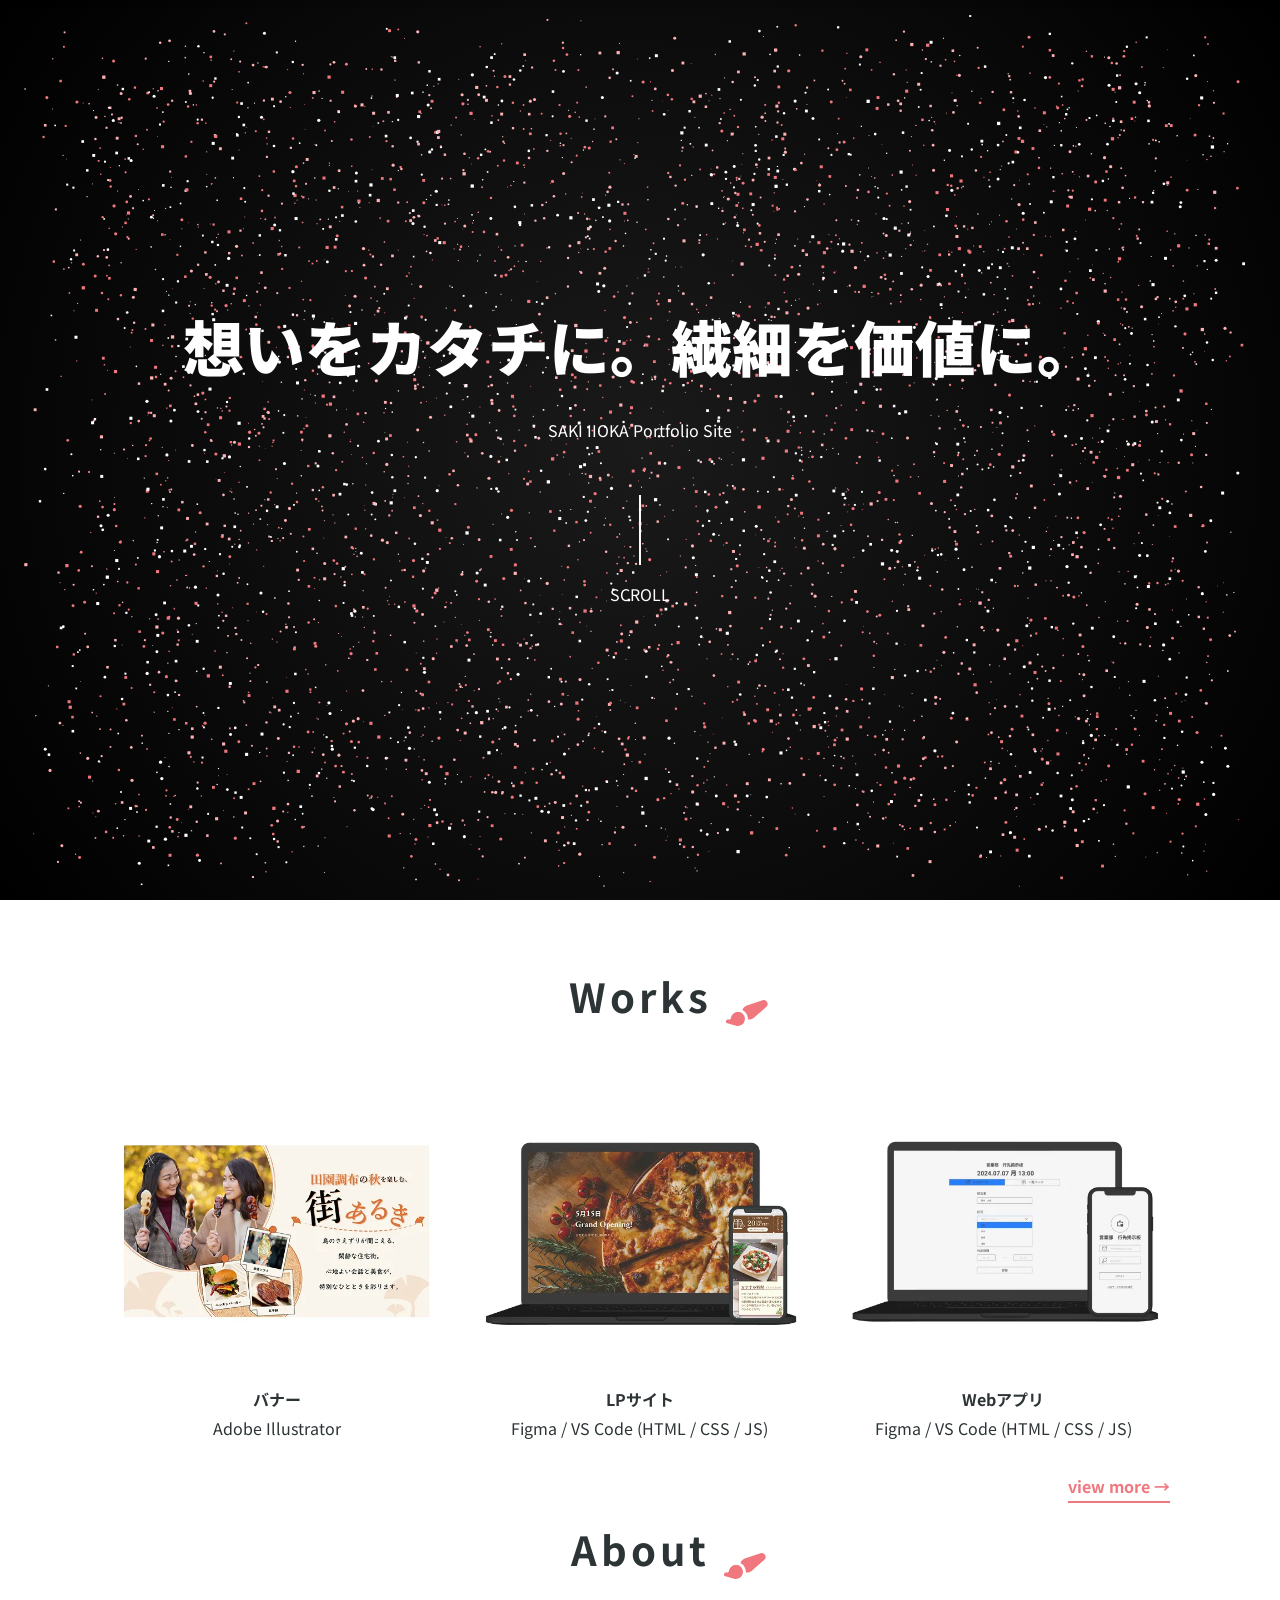
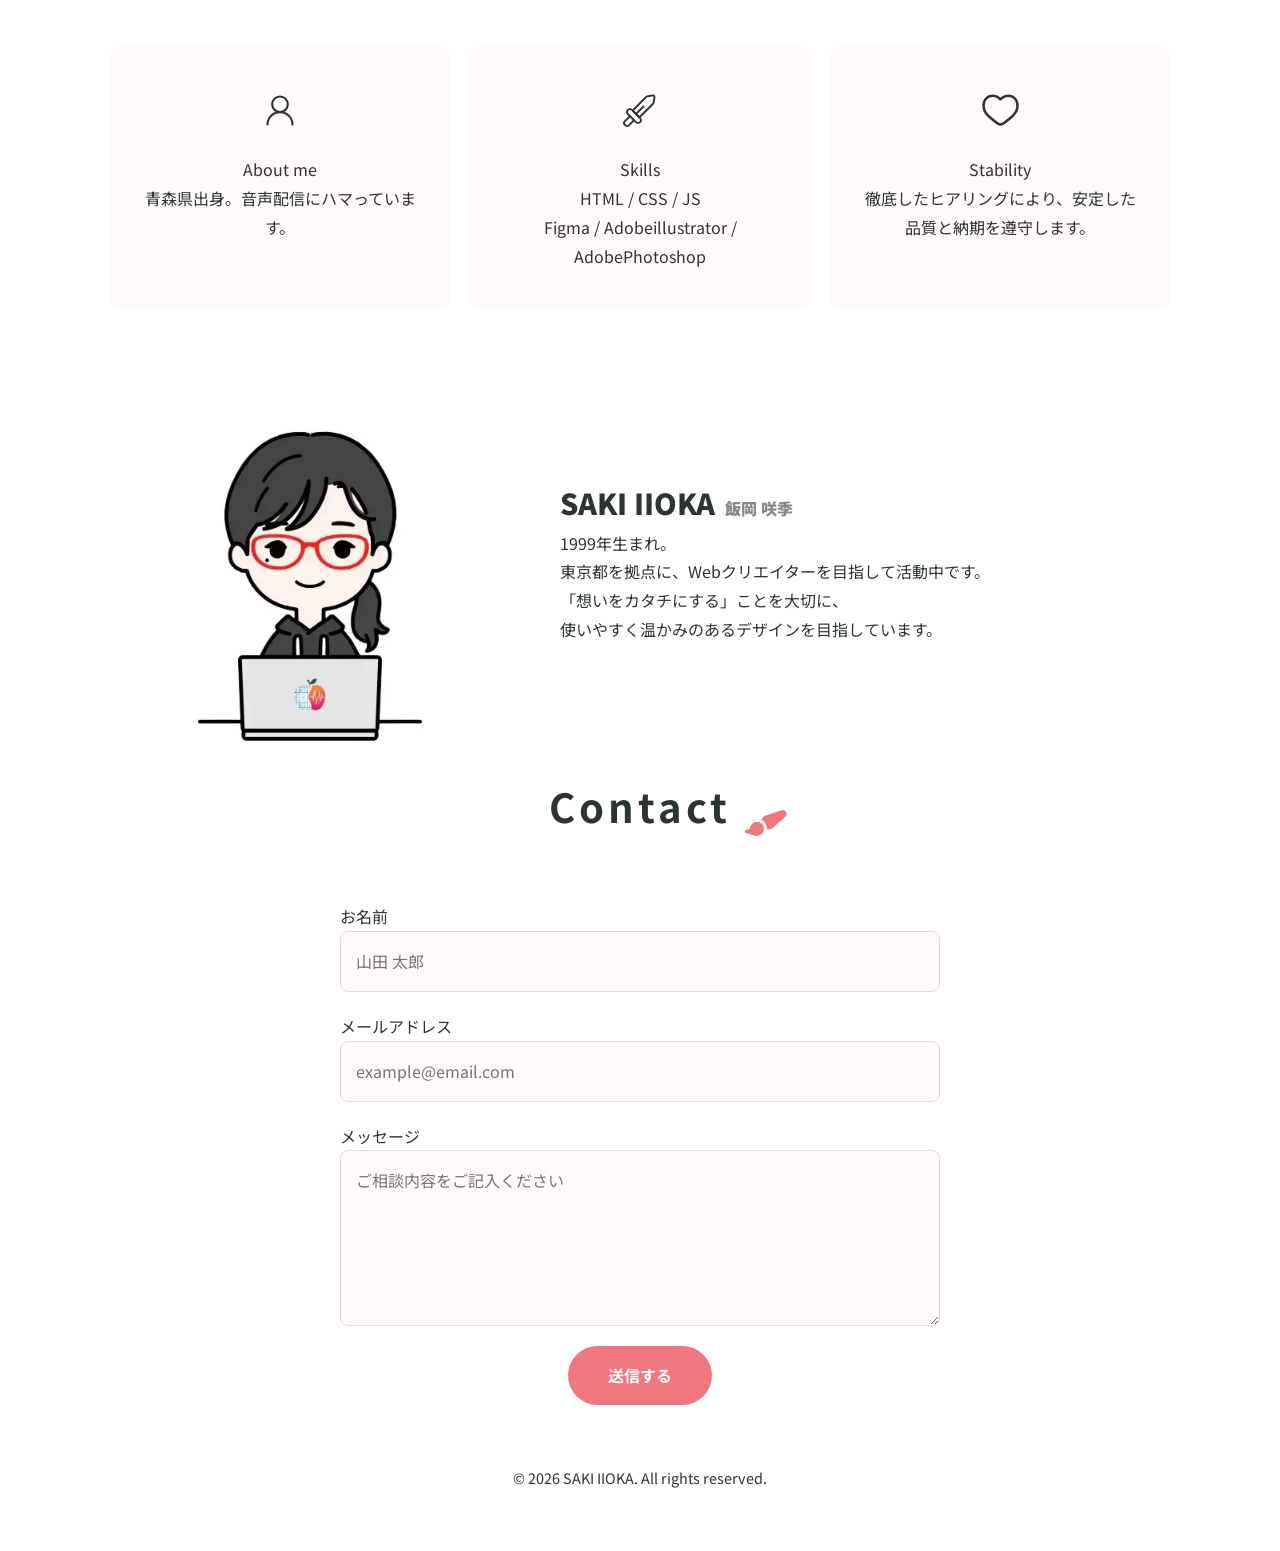
==== index.html @ 0aff5e0a "Add files via upload" ====
<!DOCTYPE html>
<html lang="ja">

<head prefix="og: https://ogp.me/ns#">
    <meta charset="UTF-8">
    <meta name="viewport" content="width=device-width, initial-scale=1.0">
    <meta name="description" content="SAKIIIOKAのポートフォリオです。これまでに制作してきた実績を掲載しています。">
    
    <!-- ogp -->
    <meta property="og:url" content="https://dummy.co.jp">
    <meta property="og:type" content="website">
    <meta property="og:title" content="SAKI IIOKA Portfolio Site">
    <meta property="og:description" content="SAKIIIOKAのポートフォリオです。これまでに制作してきた実績を掲載しています。">
    <meta property="og:site_name" content="SAKI IIOKA Portfolio">
    <meta property="og:image" content="assets/images/MainVisual2.webp">    

    <!-- favicon apple-touch-icon -->
    <link rel="shortcut icon" href="assets/images/logo-min.ico">
    <link rel="apple-touch-icon" sizes="180x180" href="assets/images/logo-min.webp">
    <link rel="icon" type="image/webp" href="https://dummy.co.jp/assets/images/logo-min.webp">
        
    <title>SAKI IIOKA Portfolio</title>

    <!-- web font -->
    <link rel="preconnect" href="https://fonts.googleapis.com">
    <link rel="preconnect" href="https://fonts.gstatic.com" crossorigin>
    <link href="https://fonts.googleapis.com/css2?family=Noto+Sans+JP:wght@100..900&family=Noto+Sans:ital,wght@0,100..900;1,100..900&family=Noto+Serif:ital,wght@0,100..900;1,100..900&display=swap" rel="stylesheet">

    <!-- css -->
    <link rel="stylesheet" href="assets/css/destyle.min.css">
    <link rel="stylesheet" href="assets/css/style.css">
</head>
<body>

    <header class="main-header" id="mainHeader">
        <div class="header-inner">
            <div class="logo"><a href="index.html"><img src="assets/images/logo.webp" alt="ロゴ">SAKI IIOKA</a></div>
            <nav class="desktop-nav">
                <a href="index.html#home">Home</a>
                <a href="index.html#works">Works</a>
                <a href="index.html#about">About</a>
                <a href="index.html#contact">Contact</a>
            </nav>
            <button class="menu-trigger" id="menuTrigger" aria-label="メニューを開く">
                <span></span><span></span><span></span>
            </button>
        </div>
    </header>

    <nav class="mobile-menu" id="mobileMenu">
        <div class="mobile-menu-links">
            <a href="index.html#home" class="menu-item">Home</a>
            <a href="index.html#works" class="menu-item">Works</a>
            <a href="index.html#about" class="menu-item">About</a>
            <a href="index.html#contact" class="menu-item">Contact</a>
        </div>
    </nav>
    <div class="menu-overlay" id="menuOverlay"></div>

    <main>
        <section id="home" class="hero">
            <div class="hero-text">
                <h1>想いをカタチに。繊細を価値に。</h1>
                <p>SAKI IIOKA Portfolio Site</p>
                
                <div class="scroll-wrapper">
                    <div class="scroll-line-box">
                        <div class="scroll-line"></div>
                    </div>
                    <p class="scroll-label">SCROLL</p>
                </div>
            </div>
            <canvas id="appleCanvas"></canvas>
        </section>

        <section id="works" class="works container">
            <div class="title-wrapper">
                <h3 class="section-title">Works</h3>
            </div>
            <div class="works-grid">
                <a href="work-detail-1.html" class="work-item">
                    <img src="assets/images/banner.webp" alt="制作実績1">
                    <h4>バナー</h4>
                    <p>Adobe Illustrator</p>
                </a>
                <a href="work-detail-4.html" class="work-item">
                    <img src="assets/images/restaurant.webp" alt="制作実績4">
                    <h4>LPサイト</h4>
                    <p>Figma / VS Code (HTML / CSS / JS)</p>
                </a>
                <a href="work-detail-5.html" class="work-item">
                    <img src="assets/images/Compass.webp" alt="制作実績5">
                    <h4>Webアプリ</h4>
                    <p>Figma / VS Code (HTML / CSS / JS)</p>
                </a>
            </div>
            <div class="view-more-container">
                <a href="works.html" class="view-more">view more →</a>
            </div>
        </section>

        <section id="about" class="about container">
            <div class="title-wrapper">
                <h3 class="section-title">About</h3>
            </div>
            <div class="about-cards">
                <div class="card">
                    <img src="assets/images/people.svg" alt="" class="card-icon">
                    <h4>About me</h4>
                    <p>青森県出身。音声配信にハマっています。</p>
                </div>
                <div class="card">
                    <img src="assets/images/skills.svg" alt="" class="card-icon">
                    <h4>Skills</h4>
                    <p>HTML / CSS / JS <br>Figma / Adobeillustrator / AdobePhotoshop</p>
                </div>
                <div class="card">
                    <img src="assets/images/heart.svg" alt="" class="card-icon">
                    <h4>Stability</h4>
                    <p>徹底したヒアリングにより、安定した品質と納期を遵守します。</p>
                </div>
            </div>

            <div class="profile-flex">
                <div class="profile-image">
                    <img src="assets/images/profile-image.webp" alt="SAKI IIOKA">
                </div>
                <div class="profile-text">
                    <h3 class="profile-name">
                        SAKI IIOKA<span class="profile-name-ja">飯岡 咲季</span>
                    </h3>
                    <p class="profile-description">
                        1999年生まれ。<br>東京都を拠点に、Webクリエイターを目指して活動中です。<br>
                        「想いをカタチにする」ことを大切に、<br>使いやすく温かみのあるデザインを目指しています。
                    </p>
                </div>
            </div>
        </section>

        <section id="contact" class="contact container">
            <div class="title-wrapper">
                <h3 class="section-title">Contact</h3>
            </div>
            <form class="contact-form">
                <label for="name">お名前</label>
                <input type="text" id="name" placeholder="山田 太郎">
                <label for="email">メールアドレス</label>
                <input type="email" id="email" placeholder="example@email.com">
                <label for="message">メッセージ</label>
                <textarea id="message" rows="5" placeholder="ご相談内容をご記入ください"></textarea>
                <button type="submit">送信する</button>
            </form>
        </section>
    </main>

    <footer class="footer">
        <p>&copy; 2026 SAKI IIOKA. All rights reserved.</p>
    </footer>

    <button id="backToTop" class="back-to-top" aria-label="ページ上部へ戻る">
        <img src="assets/images/totop.webp" alt="Topへ戻る">
    </button>

    <script src="assets/js/script.js"></script>
</body>
</html>
---- assets/css/destyle.min.css ----
/*! destyle.css v4.0.0 | MIT License | https://github.com/nicolas-cusan/destyle.min.css */
*,::before,::after{box-sizing:border-box;border-style:solid;border-width:0}html{line-height:1.15;-webkit-text-size-adjust:100%;-webkit-tap-highlight-color:transparent}body{margin:0}main{display:block}p,table,blockquote,address,pre,iframe,form,figure,dl{margin:0}h1,h2,h3,h4,h5,h6{font-size:inherit;font-weight:inherit;margin:0}ul,ol{margin:0;padding:0;list-style:none}dt{font-weight:700}dd{margin-left:0}hr{box-sizing:content-box;height:0;overflow:visible;border-top-width:1px;margin:0;clear:both;color:inherit}pre{font-family:monospace,monospace;font-size:inherit}address{font-style:inherit}a{background-color:transparent;text-decoration:none;color:inherit}abbr[title]{text-decoration:underline dotted}b,strong{font-weight:bolder}code,kbd,samp{font-family:monospace,monospace;font-size:inherit}small{font-size:80%}sub,sup{font-size:75%;line-height:0;position:relative;vertical-align:baseline}sub{bottom:-.25em}sup{top:-.5em}svg,img,embed,object,iframe{vertical-align:bottom}button,input,optgroup,select,textarea{-webkit-appearance:none;appearance:none;vertical-align:middle;color:inherit;font:inherit;background:transparent;padding:0;margin:0;border-radius:0;text-align:inherit;text-transform:inherit}button,[type="button"],[type="reset"],[type="submit"]{cursor:pointer}button:disabled,[type="button"]:disabled,[type="reset"]:disabled,[type="submit"]:disabled{cursor:default}:-moz-focusring{outline:auto}select:disabled{opacity:inherit}option{padding:0}fieldset{margin:0;padding:0;min-width:0}legend{padding:0}progress{vertical-align:baseline}textarea{overflow:auto}[type="number"]::-webkit-inner-spin-button,[type="number"]::-webkit-outer-spin-button{height:auto}[type="search"]{outline-offset:-2px}[type="search"]::-webkit-search-decoration{-webkit-appearance:none}::-webkit-file-upload-button{-webkit-appearance:button;font:inherit}[type="number"]{-moz-appearance:textfield}label[for]{cursor:pointer}details{display:block}summary{display:list-item}[contenteditable]:focus{outline:auto}table{border-color:inherit;border-collapse:collapse}caption{text-align:left}td,th{vertical-align:top;padding:0}th{text-align:left;font-weight:700}
---- assets/css/style.css ----
/* --- 変数設定 --- */
:root {
    --color-primary: #F0777E;
    --color-dark: #2D3436;
    --color-white: #FFFFFF;
    --color-bg-light: #FFF9F9;
}

/* --- 全般設定 --- */
body {
    font-family: "Noto Sans JP", sans-serif;
    color: var(--color-dark);
    background-color: var(--color-white);
    line-height: 1.8;
    margin: 0;
}

.container { 
    max-width: 1100px; 
    margin: 0 auto; 
    padding: 0 20px; 
}

/* --- 見出しスタイル (絵筆アイコン付き) --- */
.title-wrapper {
    text-align: center; 
    width: 100%;
    margin-bottom: 50px;
}

.section-title {
    position: relative;
    display: inline-block; 
    font-size: clamp(1.8rem, 5vw, 2.5rem);
    font-weight: bold;
    letter-spacing: 0.1em;
    padding: 10px; 
    margin: 0;
}

.section-title::before {
    content: "";
    position: absolute;
    right: -45px;         
    bottom: 10px;          
    width: 40px;          
    height: 40px;         
    background-image: url('../images/fa7-solid_paintbrush.svg'); /* パスに注意 */
    background-repeat: no-repeat;
    background-size: contain;
    transform: rotate(15deg); 
    z-index: 1;
}

/* --- ヘッダー --- */
.main-header {
    position: fixed; 
    top: 0; 
    width: 100%; 
    height: 70px;
    background: rgba(255, 255, 255, 0.95);
    display: flex; 
    align-items: center; 
    z-index: 2000;
    box-shadow: 0 2px 10px rgba(0,0,0,0.05);
    transform: translateY(-100%); 
    transition: transform 0.4s ease-in-out;
}

.main-header.is-visible { 
    transform: translateY(0); 
}

.header-inner { 
    width: 100%; 
    max-width: 1200px; 
    margin: 0 auto; 
    padding: 0 20px; 
    display: flex; 
    justify-content: space-between; 
    align-items: center; 
}

.logo { font-weight: 900; font-size: 1.5rem; }
.logo img {width: 50px; height: 50px;}
.desktop-nav a { text-decoration: none; color: var(--color-dark); margin-left: 25px; font-weight: 500; transition: color 0.3s; }
.desktop-nav a:hover { color: var(--color-primary); }

/* --- ハンバーガーメニュー --- */
.menu-trigger { display: none; width: 30px; height: 24px; position: relative; background: none; border: none; cursor: pointer; z-index: 2100; }
.menu-trigger span { display: block; width: 100%; height: 2px; background: var(--color-dark); position: absolute; left: 0; transition: 0.3s; }
.menu-trigger span:nth-child(1) { top: 0; }
.menu-trigger span:nth-child(2) { top: 11px; }
.menu-trigger span:nth-child(3) { bottom: 0; }
.menu-trigger.is-active span:nth-child(1) { transform: translateY(11px) rotate(45deg); }
.menu-trigger.is-active span:nth-child(2) { opacity: 0; }
.menu-trigger.is-active span:nth-child(3) { transform: translateY(-11px) rotate(-45deg); }

.mobile-menu { position: fixed; top: 0; right: -70%; width: 70%; height: 100vh; background: var(--color-white); z-index: 2050; transition: 0.4s; padding: 100px 40px; }
.mobile-menu.is-open { right: 0; }
.menu-overlay { position: fixed; inset: 0; background: rgba(0,0,0,0.5); opacity: 0; visibility: hidden; z-index: 2040; transition: 0.3s; }
.menu-overlay.is-visible { opacity: 1; visibility: visible; }
.mobile-menu-links a { display: block; text-decoration: none; color: var(--color-dark); font-size: 1.5rem; margin-bottom: 30px; font-weight: bold; }

/* --- Hero Section (アニメーション用) --- */
.hero { 
    position: relative;
    height: 100vh; 
    background-color: #000; 
    display: flex; 
    align-items: center; 
    justify-content: center; 
    overflow: hidden;
}

.hero-text {
    position: relative;
    z-index: 10; /* アニメーションより手前に */
    color: #FFFFFF;
    text-align: center;
    pointer-events: none; /* 下のCanvasにマウスイベントを流す */
}

.hero h1 { 
    font-size: clamp(2.2rem, 7vw, 3.8rem); 
    font-weight: 900; 
    margin-bottom: 15px;
}

#appleCanvas {
    position: absolute;
    top: 0;
    left: 0;
    width: 100%;
    height: 100%;
    z-index: 1;
    background: radial-gradient(circle at center, #1a1a1a 0%, #000 100%);
}

/* --- セクション共通 --- */
section { padding: 100px 0; }

.works {padding-top: 50px;}


/* --- Works 一覧 --- */
.works-grid { 
    display: grid; 
    grid-template-columns: repeat(3, 1fr); 
    gap: 30px; 
}

.work-item { 
    text-align: center; 
    text-decoration: none; 
    color: inherit; 
    display: block; 
    transition: 0.4s; 
}

.work-item img { width: 100%; border-radius: 8px; margin-bottom: 15px; transition: 0.3s; }
.work-item:hover img { transform: scale(1.03); box-shadow: 0 10px 20px rgba(0,0,0,0.1); }
.work-item h4 { font-weight: bold; }

.view-more-container { display: flex; justify-content: flex-end; margin-top: 30px; }
.view-more { font-weight: bold; color: var(--color-primary); text-decoration: none; border-bottom: 2px solid var(--color-primary); }

/* --- About & Cards --- */
.about-cards { display: flex; gap: 20px; flex-wrap: wrap; margin-top: 40px; }
.card { 
    flex: 1; 
    min-width: 250px; 
    background: var(--color-bg-light); 
    padding: 40px 30px; 
    border-radius: 12px; 
    text-align: center; 
}

.card-icon { width: 50px; height: 50px; margin-bottom: 20px; }

/* --- Profile --- */
.profile-flex {
    display: flex;
    align-items: center;
    gap: 50px;
    margin-top: 50px;
}

.profile-image img {
    width: 100%;
    max-width: 400px;
    border-radius: 15px;
}

.profile-name { font-size: 1.8rem; font-weight: 900; }
.profile-name-ja { font-size: 1rem; color: #888; margin-left: 10px; }

/* --- Contact --- */
.contact-form { display: flex; flex-direction: column; max-width: 600px; margin: 0 auto; }
.contact-form input, .contact-form textarea { margin-bottom: 20px; padding: 15px; border: 1px solid #ddd; border-radius: 8px; background: var(--color-bg-light); }
.contact-form button { 
    background: var(--color-primary); color: white; padding: 15px 40px; 
    border-radius: 50px; font-weight: bold; border: none; cursor: pointer; transition: 0.3s;
    margin: 0 auto;
}
.contact-form button:hover { transform: translateY(-3px); box-shadow: 0 5px 15px rgba(240, 119, 126, 0.3); }

/* --- Footer & Back to Top --- */
.footer { text-align: center; padding: 60px 0; font-size: 0.9rem; }

.back-to-top { 
    position: fixed; bottom: 30px; right: 30px; width: 120px; 
    background: none; border: none; cursor: pointer; 
    opacity: 0; visibility: hidden; transition: 0.3s; z-index: 1000;
}
.back-to-top.is-visible { opacity: 1; visibility: visible; }
.back-to-top img { width: 100%; height: auto; }

/* --- Works Category Filter Nav --- */
.filter-nav {
    display: flex;
    justify-content: center;
    gap: 20px;
    margin-bottom: 40px;
    flex-wrap: wrap;
}

.filter-btn {
    background: none;
    border: 2px solid var(--color-primary);
    color: var(--color-primary);
    padding: 8px 25px;
    border-radius: 50px;
    font-weight: bold;
    cursor: pointer;
    transition: all 0.3s ease;
}

.filter-btn:hover {
    background: var(--color-primary);
    color: var(--color-white);
}

.filter-btn.is-active {
    background: var(--color-primary);
    color: var(--color-white);
    box-shadow: 0 4px 12px rgba(240, 119, 126, 0.3);
}

/* --- Work Items Animation Settings --- */
.work-item {
    text-align: center;
    text-decoration: none;
    color: inherit;
    display: block;
    transition: opacity 0.4s ease, transform 0.4s ease; /* JSのフィルター用アニメーション */
}

.work-item.hide {
    display: none;
}


/* 全体レイアウト */
.page-work-detail {
    max-width: 1000px;
    margin: 0 auto;
    padding: 80px 20px;
    color: var(--color-dark);
    background-color: var(--color-white);
}

/* ヒーローセクション（横並び） */
.work-hero {
    display: flex;
    gap: 50px;
    align-items: center;
    margin-bottom: 80px;
}

.work-hero__visual {
    flex: 1.2;
}

.work-hero__visual img {
    width: 100%;
    height: auto;
    border-radius: 8px;
    box-shadow: 0 10px 30px rgba(0,0,0,0.05);
}

.work-hero__info {
    flex: 1;
}

.client-name {
    font-size: 1rem;
    font-weight: bold;
    color: var(--color-primary);
    margin-bottom: 8px;
}

.work-title {
    font-size: 2.2rem;
    line-height: 1.3;
    margin-bottom: 15px;
    font-family: "serif"; /* 上品な明朝体推奨 */
}

.work-category {
    font-size: 0.9rem;
    color: #888;
    margin-bottom: 25px;
}

.work-lead {
    line-height: 1.8;
    margin-bottom: 35px;
}

/* ボタンデザイン */
.work-link-wrapper .btn-site {
    display: inline-block;
    padding: 15px 50px;
    background-color: var(--color-primary);
    color: var(--color-white);
    text-decoration: none;
    font-weight: bold;
    border-radius: 50px;
    transition: transform 0.2s, box-shadow 0.2s;
}

.work-link-wrapper .btn-site:hover {
    transform: translateY(-2px);
    box-shadow: 0 5px 15px rgba(240, 119, 126, 0.3);
}

/* 区切り線 */
.detail-divider {
    border: none;
    border-top: 2px solid var(--color-primary);
    margin: 60px 0;
}

/* 制作詳細（ワークセクション） */
.work-section {
    margin-top: 40px;
}

.work-row {
    display: flex;
    padding: 30px 0;
}

.work-label {
    width: 200px;
    font-weight: bold;
    font-size: 1.1rem;
}

.label-en {
    display: block;
    font-size: 0.75rem;
    color: #BBB;
    margin-top: 4px;
    letter-spacing: 0.05em;
}

.work-content {
    flex: 1;
    line-height: 1.8;
}

/* カラーパレットの表示 */
.color-palette {
    display: flex;
    gap: 12px;
    margin: 20px 0;
    height: 60px;
}

.color-item {
    display: flex;
    align-items: center;
    justify-content: center;
    font-size: 0.75rem;
    border-radius: 6px;
    font-family: monospace;
}

/* 下部の画像ギャラリー */
.work-img {
    margin-top: 60px;
    background-color: var(--color-bg-light);
    padding: 60px 40px;
    border-radius: 12px;
    
    /* 2枚まで横並びにする設定 */
    display: flex;
    flex-wrap: wrap;      /* 3枚以上ある場合は折り返し */
    justify-content: center;
    align-items: flex-start; /* 上揃えにすることで比率崩れを防止 */
    gap: 30px;            /* 画像間の余白 */
}

.work-img img {
    /* 画像比率を完全に維持 */
    flex: 1;              /* 2枚並んだ時に均等な幅を確保 */
    min-width: 300px;     /* 極端に小さくなるのを防ぐ */
    max-width: calc(50% - 15px); /* 2枚並びの最大幅（gap分を引く） */
    
    height: auto;         /* これにより比率が維持されます */
    object-fit: contain;  
    
    border-radius: 4px;
    box-shadow: 0 10px 30px rgba(0,0,0,0.08);
}

/* 画像が1枚だけの時、またはスマホ版画像のみの調整 */
.work-img img:only-child {
    max-width: 900px;
}

/* スマホ版デザイン（sp）が混ざる場合のサイズ微調整 */
/* PCと並べた時にスマホ画像が太くなりすぎないように調整 */
.work-img img[src*="-sp"] {
    flex: 0.6;           /* スマホ画像はPC画像より少し幅を狭くすると自然 */
    max-width: 320px;
}

/* ヒーローセクション全体の背景（確認用） */
.hero {
    background-color: var(--color-bg-light);
}

/* 全体のコンテナ */
.scroll-wrapper {
    margin-top: 50px;
    display: flex;
    flex-direction: column;
    align-items: center;
}

/* 線の通り道（枠） */
.scroll-line-box {
    width: 2px;
    height: 70px; /* 線の動く範囲の長さ */
    background-color: rgba(0, 0, 0, 0.05); /* ガイドとなる薄い背景線 */
    position: relative;
    overflow: hidden; /* 枠からはみ出た線を見えなくする */
}

/* 実際に動く線 */
.scroll-line {
    position: absolute;
    top: 0;
    left: 0;
    width: 100%;
    height: 100%;
    background-color: var(--color-bg-light);
    
    /* アニメーションの設定 */
    animation: scrollAnim 2.5s cubic-bezier(0.65, 0, 0.35, 1) infinite;
}

/* 上から下へ流れるアニメーションの定義 */
@keyframes scrollAnim {
    0% {
        transform: scaleY(0);
        transform-origin: top;
    }
    40% {
        transform: scaleY(1);
        transform-origin: top;
    }
    60% {
        transform: scaleY(1);
        transform-origin: bottom;
    }
    100% {
        transform: scaleY(0);
        transform-origin: bottom;
    }
}

/* 下の文字 */
.scroll-label {
    color: var(--color-scroll-line);
    margin-top: 15px;
    text-transform: uppercase; /* 小文字で打っても大文字になります */
}

/* --- レスポンシブ --- */
@media (max-width: 768px) {
    .desktop-nav { display: none; }
    .menu-trigger { display: block; }
    .works-grid { grid-template-columns: 1fr; }
    .profile-flex { flex-direction: column; text-align: center; }
    .work-hero {
        flex-direction: column;
        gap: 30px;
    }
    
    .work-row {
        flex-direction: column;
        gap: 15px;
    }
    
    .work-label {
        width: 100%;
    }

    .work-img {
        flex-direction: column;
        align-items: center;
        padding: 40px 15px;
    }
    
    .work-img img {
        max-width: 100%;
        width: 100%;
    }

    .work-img img[src*="-sp"] {
        max-width: 280px; /* スマホで見るときは適切な幅に絞る */
    }
}
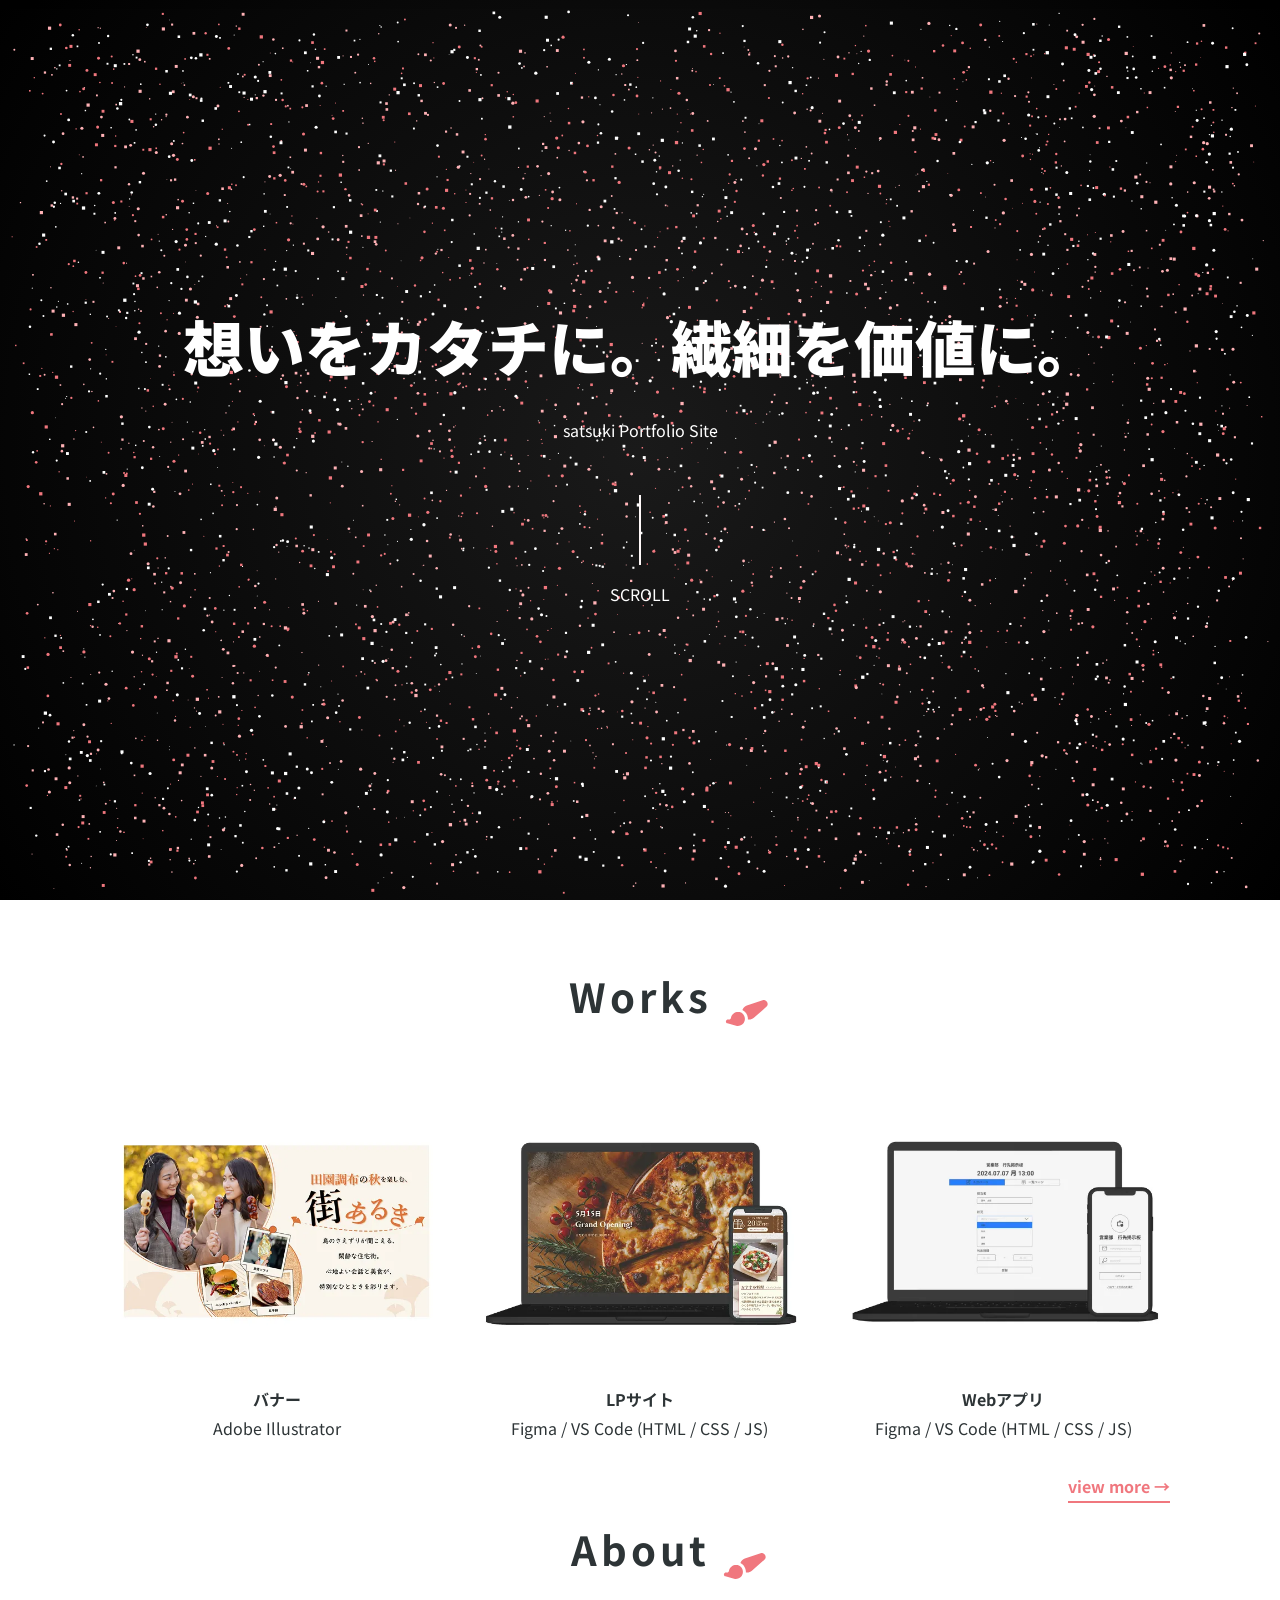
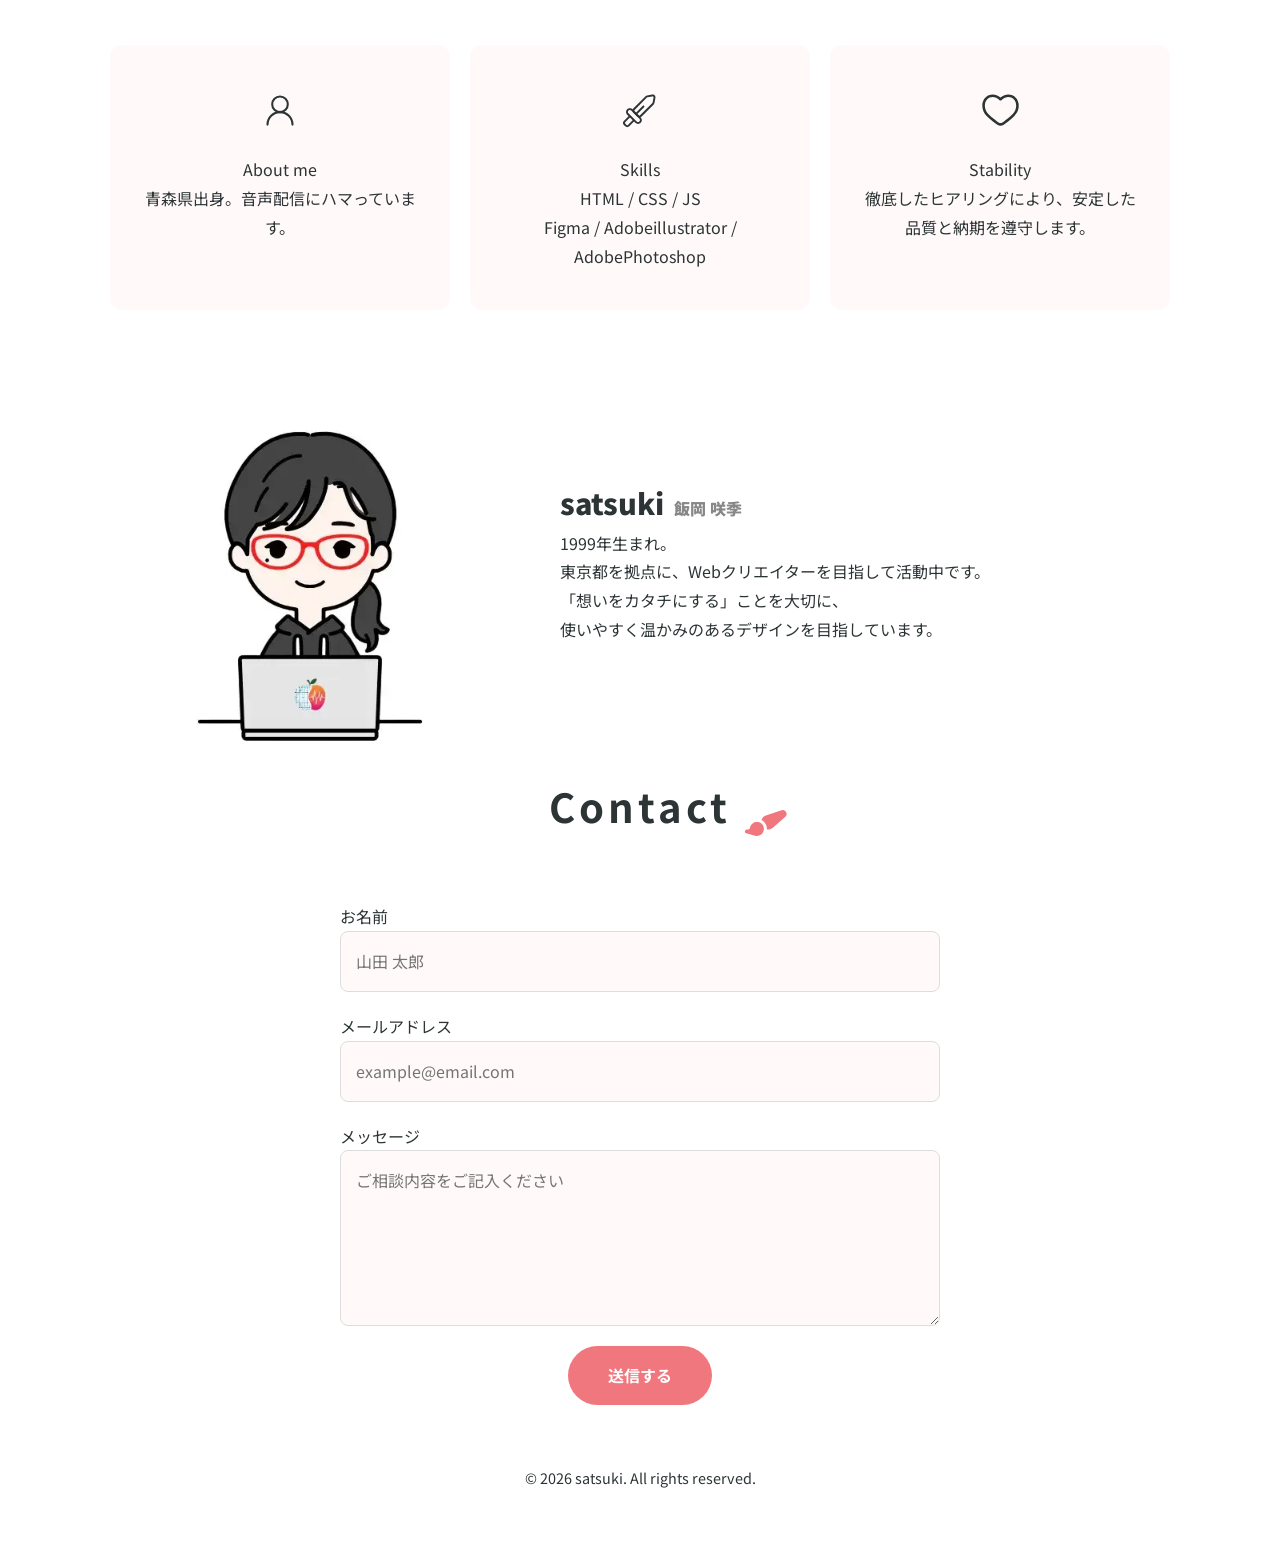
==== commit e2472e80: "HTMLを更新" ====
--- a/index.html
+++ b/index.html
@@ -1,25 +1,25 @@
 <!DOCTYPE html>
 <html lang="ja">
 
-<head prefix="og: https://ogp.me/ns#">
+<head prefix="og: https://satsuki-creative.github.io/sakiiioka_portfolio/">
     <meta charset="UTF-8">
     <meta name="viewport" content="width=device-width, initial-scale=1.0">
-    <meta name="description" content="SAKIIIOKAのポートフォリオです。これまでに制作してきた実績を掲載しています。">
+    <meta name="description" content="satsukiのポートフォリオです。これまでに制作してきた実績を掲載しています。">
     
     <!-- ogp -->
-    <meta property="og:url" content="https://dummy.co.jp">
+    <meta property="og:url" content="https://satsuki-creative.github.io/sakiiioka_portfolio/">
     <meta property="og:type" content="website">
-    <meta property="og:title" content="SAKI IIOKA Portfolio Site">
-    <meta property="og:description" content="SAKIIIOKAのポートフォリオです。これまでに制作してきた実績を掲載しています。">
-    <meta property="og:site_name" content="SAKI IIOKA Portfolio">
+    <meta property="og:title" content="satsuki Portfolio Site">
+    <meta property="og:description" content="satsukiのポートフォリオです。これまでに制作してきた実績を掲載しています。">
+    <meta property="og:site_name" content="satsuki Portfolio">
     <meta property="og:image" content="assets/images/MainVisual2.webp">    
 
     <!-- favicon apple-touch-icon -->
     <link rel="shortcut icon" href="assets/images/logo-min.ico">
     <link rel="apple-touch-icon" sizes="180x180" href="assets/images/logo-min.webp">
-    <link rel="icon" type="image/webp" href="https://dummy.co.jp/assets/images/logo-min.webp">
+    <link rel="icon" type="image/webp" href="https://satsuki-creative.github.io/sakiiioka_portfolio/assets/images/logo-min.webp">
         
-    <title>SAKI IIOKA Portfolio</title>
+    <title>satsuki Portfolio</title>
 
     <!-- web font -->
     <link rel="preconnect" href="https://fonts.googleapis.com">
@@ -34,7 +34,7 @@
 
     <header class="main-header" id="mainHeader">
         <div class="header-inner">
-            <div class="logo"><a href="index.html"><img src="assets/images/logo.webp" alt="ロゴ">SAKI IIOKA</a></div>
+            <div class="logo"><a href="index.html"><img src="assets/images/logo.webp" alt="ロゴ">satsuki</a></div>
             <nav class="desktop-nav">
                 <a href="index.html#home">Home</a>
                 <a href="index.html#works">Works</a>
@@ -61,7 +61,7 @@
         <section id="home" class="hero">
             <div class="hero-text">
                 <h1>想いをカタチに。繊細を価値に。</h1>
-                <p>SAKI IIOKA Portfolio Site</p>
+                <p>satsuki Portfolio Site</p>
                 
                 <div class="scroll-wrapper">
                     <div class="scroll-line-box">
@@ -123,11 +123,11 @@
 
             <div class="profile-flex">
                 <div class="profile-image">
-                    <img src="assets/images/profile-image.webp" alt="SAKI IIOKA">
+                    <img src="assets/images/profile-image.webp" alt="satsuki">
                 </div>
                 <div class="profile-text">
                     <h3 class="profile-name">
-                        SAKI IIOKA<span class="profile-name-ja">飯岡 咲季</span>
+                        satsuki<span class="profile-name-ja">飯岡 咲季</span>
                     </h3>
                     <p class="profile-description">
                         1999年生まれ。<br>東京都を拠点に、Webクリエイターを目指して活動中です。<br>
@@ -154,7 +154,7 @@
     </main>
 
     <footer class="footer">
-        <p>&copy; 2026 SAKI IIOKA. All rights reserved.</p>
+        <p>&copy; 2026 satsuki. All rights reserved.</p>
     </footer>
 
     <button id="backToTop" class="back-to-top" aria-label="ページ上部へ戻る">
